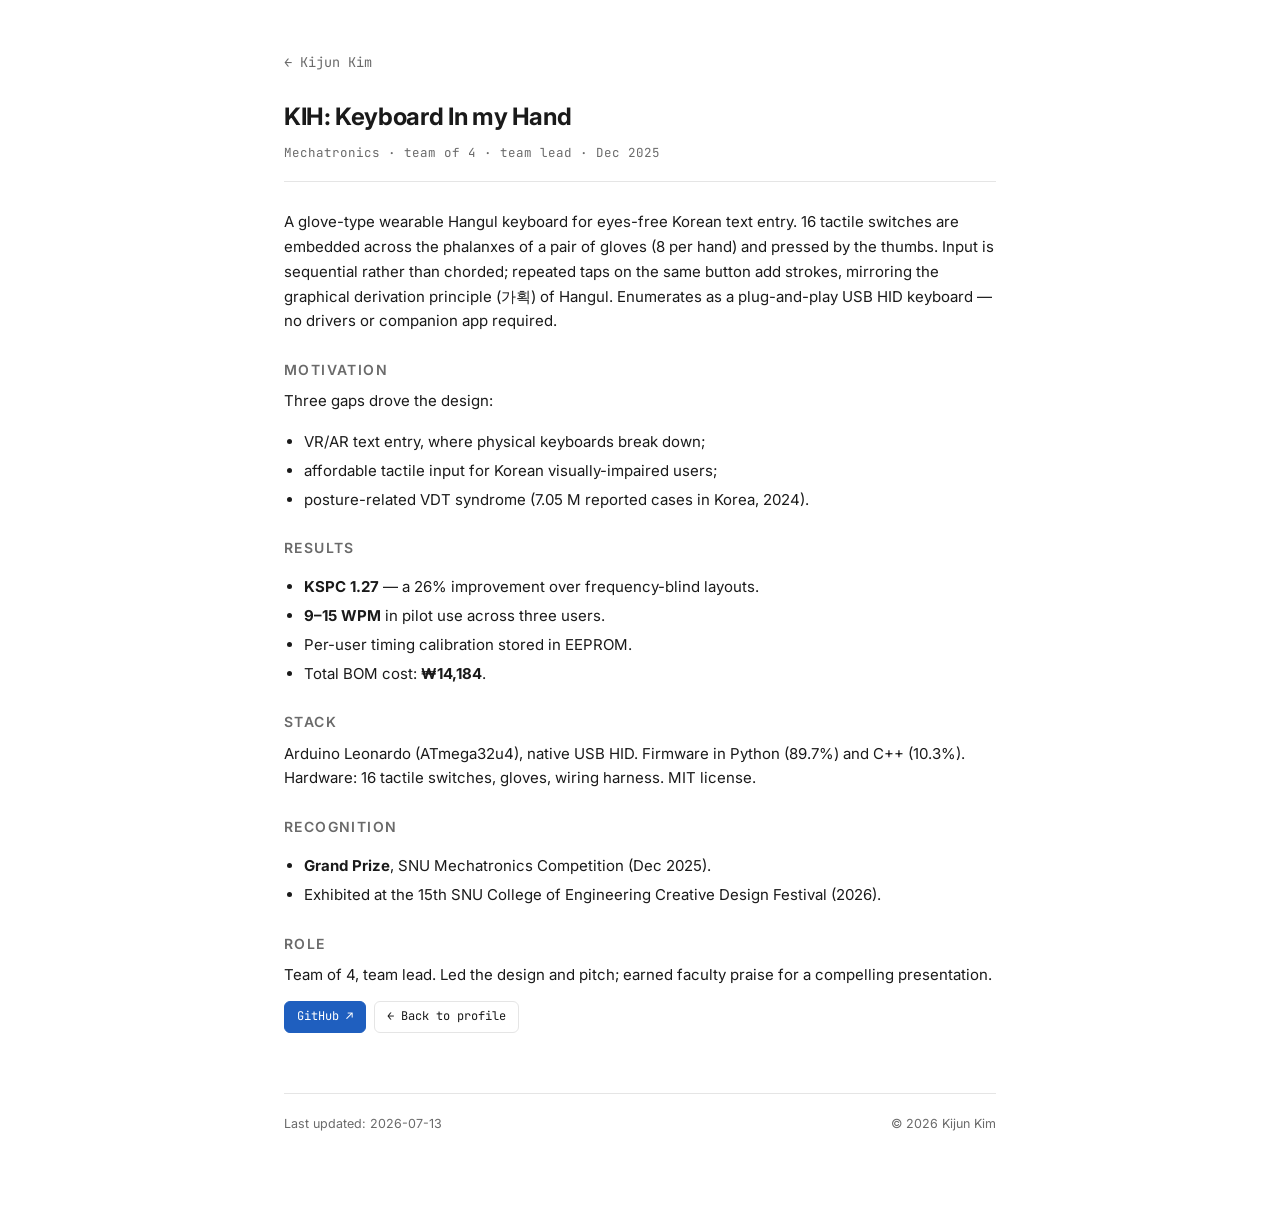
==== projects/kih.html @ a50ae5f7 "Refactor: extract CSS, add Music/Photos sections, KIH detail page - Extract inline CSS to styles.css" ====
<!DOCTYPE html>
<html lang="en">
<head>
  <meta charset="UTF-8">
  <meta name="viewport" content="width=device-width, initial-scale=1.0">
  <title>KIH: Keyboard In my Hand — Kijun Kim</title>
  <meta name="description" content="KIH — a glove-type wearable Hangul keyboard for eyes-free Korean text entry.">
  <link rel="preconnect" href="https://fonts.googleapis.com">
  <link rel="preconnect" href="https://fonts.gstatic.com" crossorigin>
  <link href="https://fonts.googleapis.com/css2?family=Inter:wght@400;500;600;700&family=JetBrains+Mono:wght@400;500&display=swap" rel="stylesheet">
  <link rel="stylesheet" href="../styles.css">
</head>
<body>
  <div class="wrap">

    <a class="back-link" href="../">← Kijun Kim</a>

    <header class="detail-hero">
      <h1>KIH: Keyboard In my Hand</h1>
      <div class="meta">Mechatronics · team of 4 · team lead · Dec 2025</div>
    </header>

    <div class="detail-content">

      <p>
        A glove-type wearable Hangul keyboard for eyes-free Korean text entry.
        16 tactile switches are embedded across the phalanxes of a pair of gloves
        (8 per hand) and pressed by the thumbs. Input is sequential rather than
        chorded; repeated taps on the same button add strokes, mirroring the
        graphical derivation principle (가획) of Hangul. Enumerates as a plug-and-play
        USB HID keyboard — no drivers or companion app required.
      </p>

      <h3>Motivation</h3>
      <p>Three gaps drove the design:</p>
      <ul>
        <li>VR/AR text entry, where physical keyboards break down;</li>
        <li>affordable tactile input for Korean visually-impaired users;</li>
        <li>posture-related VDT syndrome (7.05 M reported cases in Korea, 2024).</li>
      </ul>

      <h3>Results</h3>
      <ul>
        <li><strong>KSPC 1.27</strong> — a 26% improvement over frequency-blind layouts.</li>
        <li><strong>9–15 WPM</strong> in pilot use across three users.</li>
        <li>Per-user timing calibration stored in EEPROM.</li>
        <li>Total BOM cost: <strong>₩14,184</strong>.</li>
      </ul>

      <h3>Stack</h3>
      <p>Arduino Leonardo (ATmega32u4), native USB HID. Firmware in Python (89.7%) and C++ (10.3%). Hardware: 16 tactile switches, gloves, wiring harness. MIT license.</p>

      <h3>Recognition</h3>
      <ul>
        <li><strong>Grand Prize</strong>, SNU Mechatronics Competition (Dec 2025).</li>
        <li>Exhibited at the 15th SNU College of Engineering Creative Design Festival (2026).</li>
      </ul>

      <h3>Role</h3>
      <p>Team of 4, team lead. Led the design and pitch; earned faculty praise for a compelling presentation.</p>

      <div class="btn-group">
        <a class="btn btn-primary" href="https://github.com/StandardJun/KIH-Keyboard-In-my-Hand" target="_blank" rel="noopener">GitHub ↗</a>
        <a class="btn" href="../">← Back to profile</a>
      </div>

    </div>

    <footer>
      <span>Last updated: 2026-07-13</span>
      <span>© 2026 Kijun Kim</span>
    </footer>

  </div>
</body>
</html>
---- styles.css ----
:root {
  --bg: #ffffff;
  --fg: #1a1a1a;
  --muted: #6a6a6a;
  --border: #e5e5e5;
  --accent: #1f5fbf;
  --card-bg: #fafafa;
  --font-sans: 'Inter', -apple-system, BlinkMacSystemFont, 'Segoe UI', 'Pretendard', 'Apple SD Gothic Neo', sans-serif;
  --font-mono: 'JetBrains Mono', ui-monospace, 'SF Mono', Menlo, monospace;
}
@media (prefers-color-scheme: dark) {
  :root {
    --bg: #0e1013;
    --fg: #e6e8eb;
    --muted: #9099a3;
    --border: #22262c;
    --accent: #6aa7ff;
    --card-bg: #16191d;
  }
}
* { box-sizing: border-box; }
html, body { margin: 0; padding: 0; background: var(--bg); color: var(--fg); }
body {
  font-family: var(--font-sans);
  font-size: 16px;
  line-height: 1.65;
  -webkit-font-smoothing: antialiased;
}
.wrap {
  max-width: 760px;
  margin: 0 auto;
  padding: 48px 24px 96px;
}
a { color: var(--accent); text-decoration: none; }
a:hover { text-decoration: underline; }

/* Header */
header.hero {
  display: flex;
  gap: 24px;
  align-items: center;
  margin-bottom: 40px;
}
.avatar {
  width: 104px; height: 104px;
  border-radius: 50%;
  flex-shrink: 0;
  object-fit: cover;
  box-shadow: 0 4px 12px rgba(0,0,0,0.08);
  background: var(--card-bg);
}
.hero-text h1 {
  margin: 0 0 4px;
  font-size: 26px;
  font-weight: 700;
  letter-spacing: -0.015em;
}
.hero-text h1 .kor { font-weight: 500; color: var(--muted); margin-left: 6px; font-size: 20px; }
.hero-text .tagline {
  margin: 0 0 10px;
  color: var(--muted);
  font-size: 14.5px;
}
.contact-row {
  display: flex;
  flex-wrap: wrap;
  gap: 12px;
  font-size: 13.5px;
}
.contact-row a {
  display: inline-flex;
  align-items: center;
  gap: 5px;
  color: var(--fg);
  border-bottom: 1px solid transparent;
  padding-bottom: 1px;
}
.contact-row a:hover { color: var(--accent); border-bottom-color: var(--accent); text-decoration: none; }
.contact-row .sep { color: var(--border); }

/* Sections */
section { margin-bottom: 36px; }
h2 {
  font-size: 13px;
  font-weight: 600;
  text-transform: uppercase;
  letter-spacing: 0.12em;
  color: var(--muted);
  margin: 0 0 14px;
  padding-bottom: 8px;
  border-bottom: 1px solid var(--border);
}
p { margin: 0 0 12px; }
.section-note { color: var(--muted); font-size: 14px; }

/* Entry list */
.entry {
  display: grid;
  grid-template-columns: 1fr auto;
  gap: 4px 16px;
  margin-bottom: 18px;
}
.entry:last-child { margin-bottom: 0; }
.entry .title {
  font-weight: 600;
  font-size: 15.5px;
}
.entry .meta {
  font-family: var(--font-mono);
  font-size: 12.5px;
  color: var(--muted);
  white-space: nowrap;
  align-self: start;
  padding-top: 3px;
}
.entry .sub {
  grid-column: 1 / -1;
  color: var(--muted);
  font-size: 14px;
  margin-top: 2px;
}
.entry .body {
  grid-column: 1 / -1;
  font-size: 14.5px;
  margin-top: 4px;
}
.badge {
  display: inline-block;
  font-size: 11.5px;
  font-family: var(--font-mono);
  color: var(--accent);
  background: color-mix(in oklab, var(--accent) 12%, transparent);
  padding: 1px 7px;
  border-radius: 3px;
  margin-left: 6px;
  vertical-align: 1px;
}

/* Project cards */
.projects { display: grid; gap: 14px; }
.project {
  border: 1px solid var(--border);
  border-radius: 8px;
  padding: 16px 18px;
  background: var(--card-bg);
}
.project h3 {
  margin: 0 0 6px;
  font-size: 15.5px;
  font-weight: 600;
}
.project h3 .meta {
  font-family: var(--font-mono);
  font-size: 12px;
  color: var(--muted);
  font-weight: 400;
  margin-left: 8px;
}
.project p { margin: 0; font-size: 14px; color: var(--fg); }
.project .tags {
  margin-top: 8px;
  display: flex;
  flex-wrap: wrap;
  gap: 6px;
}
.project .tag {
  font-family: var(--font-mono);
  font-size: 11px;
  color: var(--muted);
  border: 1px solid var(--border);
  padding: 1px 7px;
  border-radius: 3px;
}

/* Button group (reused for project actions) */
.btn-group {
  display: flex;
  gap: 8px;
  margin-top: 12px;
  flex-wrap: wrap;
}
.btn {
  display: inline-flex;
  align-items: center;
  gap: 5px;
  padding: 5px 12px;
  border: 1px solid var(--border);
  border-radius: 6px;
  font-family: var(--font-mono);
  font-size: 12px;
  color: var(--fg);
  background: var(--bg);
  transition: border-color 0.15s, color 0.15s, background 0.15s;
}
.btn:hover {
  border-color: var(--accent);
  color: var(--accent);
  text-decoration: none;
}
.btn-primary {
  background: var(--accent);
  color: #ffffff;
  border-color: var(--accent);
}
.btn-primary:hover {
  background: transparent;
  color: var(--accent);
}

/* Compact list */
ul.compact { list-style: none; padding: 0; margin: 0; }
ul.compact li {
  display: flex;
  justify-content: space-between;
  gap: 16px;
  padding: 6px 0;
  font-size: 14.5px;
}
ul.compact li .meta {
  font-family: var(--font-mono);
  font-size: 12px;
  color: var(--muted);
  white-space: nowrap;
}

/* Skills */
.skills-grid {
  display: grid;
  grid-template-columns: 130px 1fr;
  gap: 6px 20px;
  font-size: 14.5px;
}
.skills-grid dt {
  color: var(--muted);
  font-family: var(--font-mono);
  font-size: 12.5px;
  padding-top: 2px;
}
.skills-grid dd { margin: 0; }

/* Video grid (music sub-pages) */
.video-grid {
  display: grid;
  grid-template-columns: repeat(auto-fill, minmax(220px, 1fr));
  gap: 14px;
}
.video-card {
  display: block;
  border: 1px solid var(--border);
  border-radius: 8px;
  overflow: hidden;
  background: var(--card-bg);
  color: var(--fg);
  transition: border-color 0.15s, transform 0.15s;
}
.video-card:hover {
  border-color: var(--accent);
  text-decoration: none;
  transform: translateY(-1px);
}
.video-card .thumb {
  position: relative;
  aspect-ratio: 16 / 9;
  background: #000;
}
.video-card .thumb img {
  width: 100%; height: 100%;
  object-fit: cover;
  display: block;
}
.video-card .thumb::after {
  content: "▶";
  position: absolute;
  top: 50%; left: 50%;
  transform: translate(-50%, -50%);
  color: #fff;
  font-size: 24px;
  text-shadow: 0 2px 8px rgba(0,0,0,0.5);
  opacity: 0.9;
}
.video-card .caption {
  padding: 10px 12px;
  font-size: 13.5px;
  line-height: 1.4;
}
.video-card .caption .meta {
  display: block;
  margin-top: 3px;
  color: var(--muted);
  font-size: 11.5px;
  font-family: var(--font-mono);
}

/* Photo gallery */
.photo-grid {
  display: grid;
  grid-template-columns: repeat(auto-fill, minmax(160px, 1fr));
  gap: 10px;
}
.photo-item {
  aspect-ratio: 1 / 1;
  background: var(--card-bg);
  border: 1px solid var(--border);
  border-radius: 6px;
  overflow: hidden;
}
.photo-item img {
  width: 100%; height: 100%;
  object-fit: cover;
  display: block;
}

/* Sub-page (detail/videos) header */
.back-link {
  display: inline-block;
  margin-bottom: 24px;
  font-size: 13.5px;
  color: var(--muted);
  font-family: var(--font-mono);
}
.back-link:hover { color: var(--accent); }
.detail-hero {
  margin-bottom: 28px;
  padding-bottom: 18px;
  border-bottom: 1px solid var(--border);
}
.detail-hero h1 {
  font-size: 24px;
  margin: 0 0 6px;
  letter-spacing: -0.015em;
}
.detail-hero .meta {
  font-family: var(--font-mono);
  font-size: 12.5px;
  color: var(--muted);
}
.detail-content p { font-size: 15px; margin-bottom: 14px; }
.detail-content h3 {
  font-size: 14px;
  font-weight: 600;
  color: var(--muted);
  text-transform: uppercase;
  letter-spacing: 0.1em;
  margin: 24px 0 8px;
}
.detail-content ul { padding-left: 20px; }
.detail-content li { margin: 4px 0; font-size: 15px; }

/* Footer */
footer {
  margin-top: 60px;
  padding-top: 20px;
  border-top: 1px solid var(--border);
  font-size: 12.5px;
  color: var(--muted);
  display: flex;
  justify-content: space-between;
  flex-wrap: wrap;
  gap: 8px;
}

/* Mobile */
@media (max-width: 560px) {
  .wrap { padding: 32px 20px 64px; }
  header.hero { flex-direction: column; align-items: flex-start; gap: 16px; }
  .avatar { width: 80px; height: 80px; font-size: 30px; }
  .entry { grid-template-columns: 1fr; }
  .entry .meta { padding-top: 0; }
  .skills-grid { grid-template-columns: 1fr; gap: 2px 0; }
  .skills-grid dt { padding-top: 8px; }
  ul.compact li { flex-direction: column; gap: 2px; }
  ul.compact li .meta { align-self: flex-start; }
}
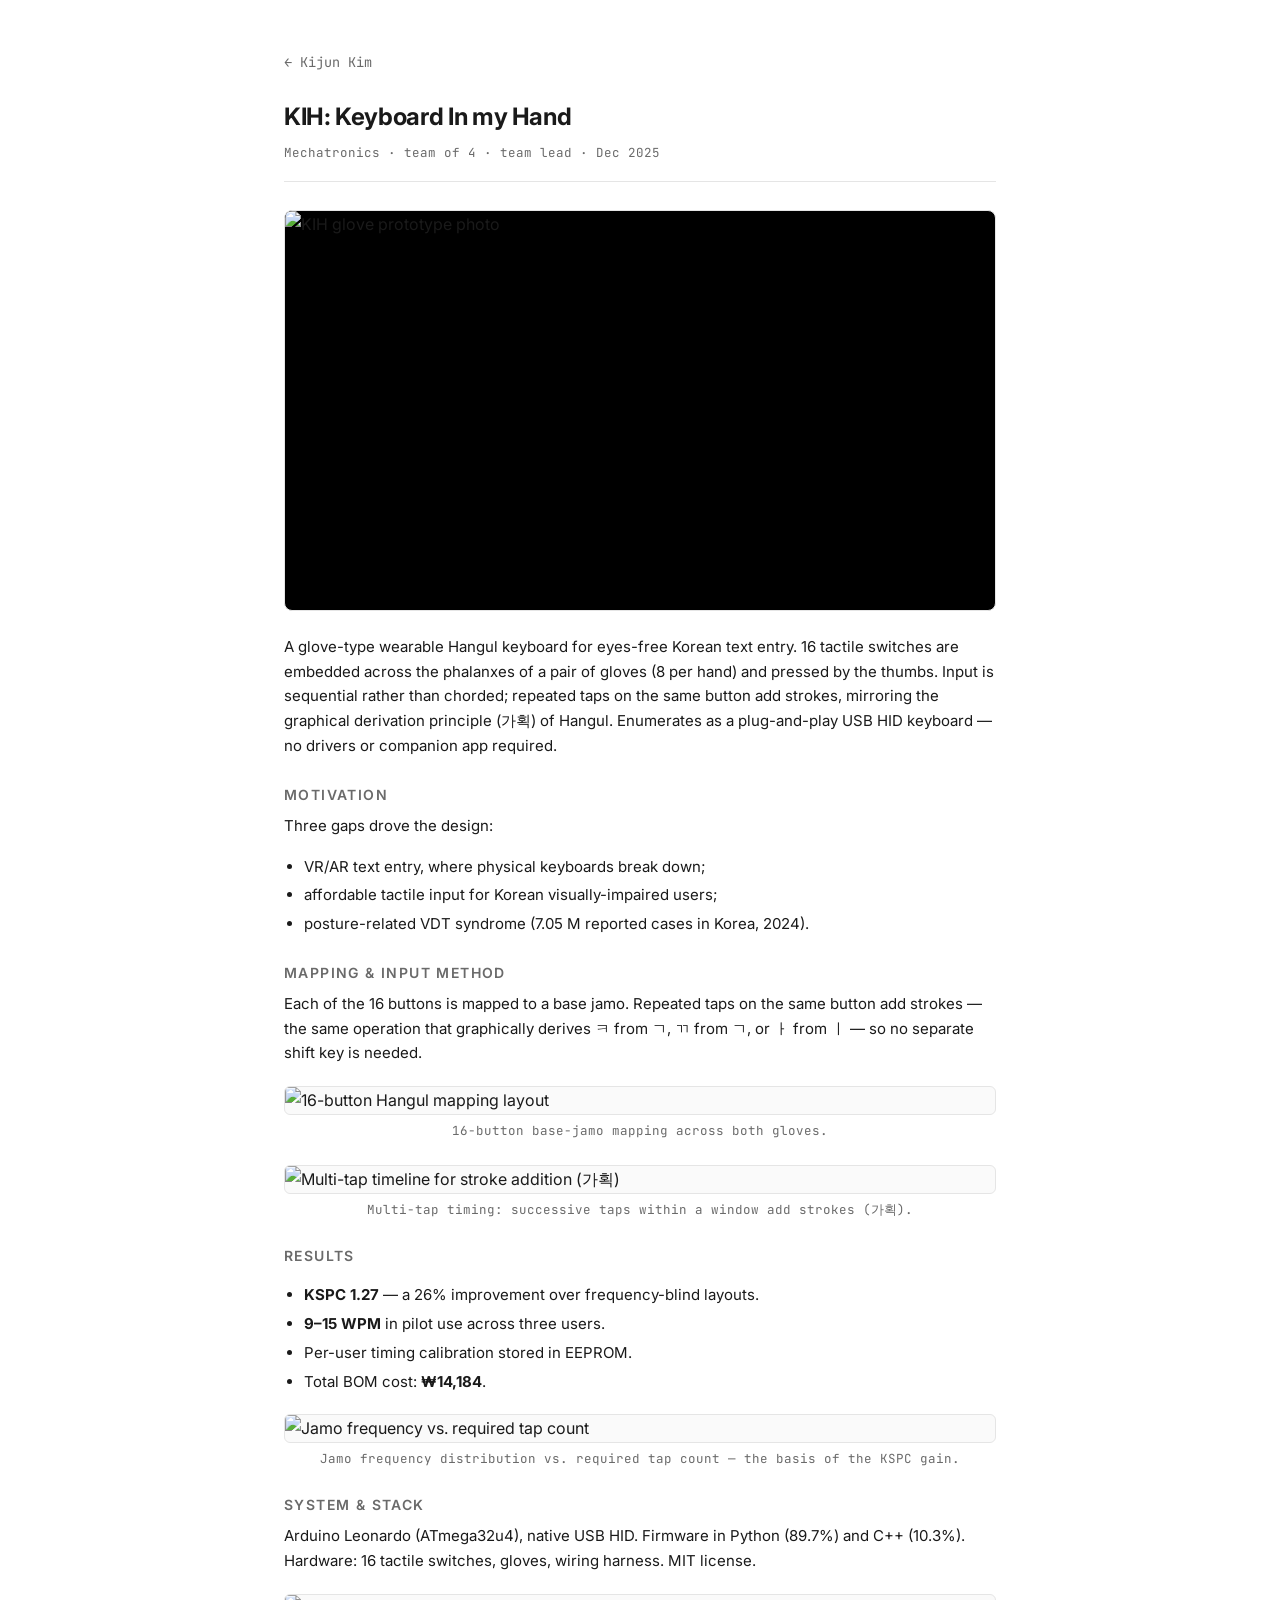
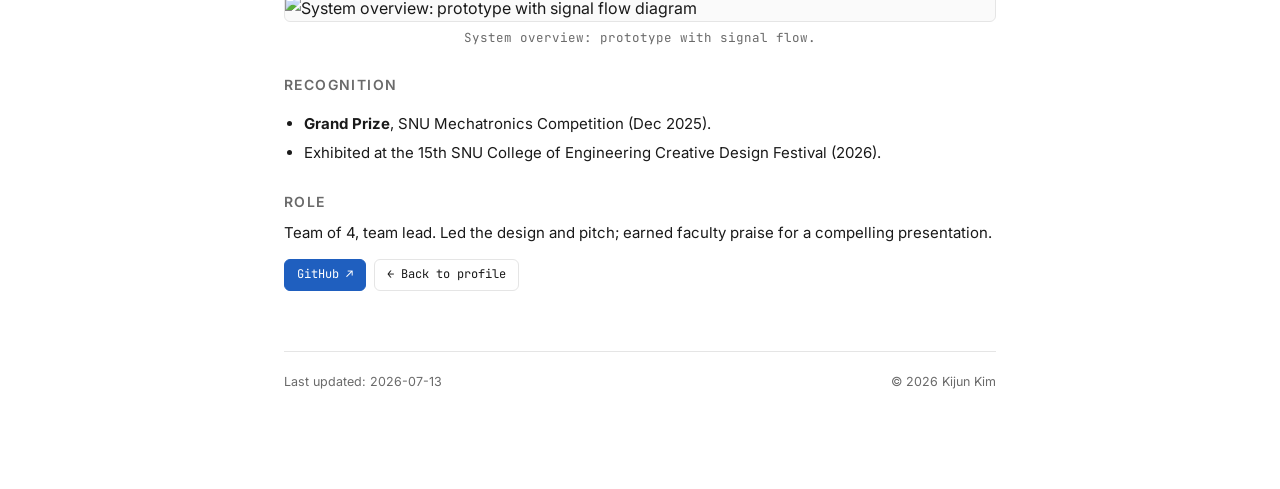
==== commit 17146b6c: "Add KIH photos, tag Redacted with Korean name - Main card: glove_photo as project hero image - Detai" ====
--- a/projects/kih.html
+++ b/projects/kih.html
@@ -22,6 +22,10 @@
 
     <div class="detail-content">
 
+      <img class="detail-hero-img"
+           src="https://raw.githubusercontent.com/StandardJun/KIH-Keyboard-In-my-Hand/main/docs/images/glove_photo.png"
+           alt="KIH glove prototype photo">
+
       <p>
         A glove-type wearable Hangul keyboard for eyes-free Korean text entry.
         16 tactile switches are embedded across the phalanxes of a pair of gloves
@@ -39,6 +43,23 @@
         <li>posture-related VDT syndrome (7.05 M reported cases in Korea, 2024).</li>
       </ul>
 
+      <h3>Mapping &amp; Input Method</h3>
+      <p>
+        Each of the 16 buttons is mapped to a base jamo. Repeated taps on the same
+        button add strokes — the same operation that graphically derives ㅋ from ㄱ,
+        ㄲ from ㄱ, or ㅏ from ㅣ — so no separate shift key is needed.
+      </p>
+      <figure class="figure">
+        <img src="https://raw.githubusercontent.com/StandardJun/KIH-Keyboard-In-my-Hand/main/docs/images/mapping_diagram.png"
+             alt="16-button Hangul mapping layout">
+        <figcaption>16-button base-jamo mapping across both gloves.</figcaption>
+      </figure>
+      <figure class="figure">
+        <img src="https://raw.githubusercontent.com/StandardJun/KIH-Keyboard-In-my-Hand/main/docs/images/multitap_timeline.png"
+             alt="Multi-tap timeline for stroke addition (가획)">
+        <figcaption>Multi-tap timing: successive taps within a window add strokes (가획).</figcaption>
+      </figure>
+
       <h3>Results</h3>
       <ul>
         <li><strong>KSPC 1.27</strong> — a 26% improvement over frequency-blind layouts.</li>
@@ -46,9 +67,19 @@
         <li>Per-user timing calibration stored in EEPROM.</li>
         <li>Total BOM cost: <strong>₩14,184</strong>.</li>
       </ul>
+      <figure class="figure">
+        <img src="https://raw.githubusercontent.com/StandardJun/KIH-Keyboard-In-my-Hand/main/docs/images/freq_vs_taps.png"
+             alt="Jamo frequency vs. required tap count">
+        <figcaption>Jamo frequency distribution vs. required tap count — the basis of the KSPC gain.</figcaption>
+      </figure>
 
-      <h3>Stack</h3>
+      <h3>System &amp; Stack</h3>
       <p>Arduino Leonardo (ATmega32u4), native USB HID. Firmware in Python (89.7%) and C++ (10.3%). Hardware: 16 tactile switches, gloves, wiring harness. MIT license.</p>
+      <figure class="figure">
+        <img src="https://raw.githubusercontent.com/StandardJun/KIH-Keyboard-In-my-Hand/main/docs/images/system_overview.png"
+             alt="System overview: prototype with signal flow diagram">
+        <figcaption>System overview: prototype with signal flow.</figcaption>
+      </figure>
 
       <h3>Recognition</h3>
       <ul>
--- a/styles.css
+++ b/styles.css
@@ -143,6 +143,16 @@
   border-radius: 8px;
   padding: 16px 18px;
   background: var(--card-bg);
+  overflow: hidden;
+}
+.project-hero {
+  display: block;
+  width: calc(100% + 36px);
+  margin: -16px -18px 14px;
+  aspect-ratio: 16 / 9;
+  object-fit: cover;
+  background: #000;
+  border-bottom: 1px solid var(--border);
 }
 .project h3 {
   margin: 0 0 6px;
@@ -345,6 +355,33 @@
 }
 .detail-content ul { padding-left: 20px; }
 .detail-content li { margin: 4px 0; font-size: 15px; }
+.detail-hero-img {
+  display: block;
+  width: 100%;
+  aspect-ratio: 16 / 9;
+  object-fit: cover;
+  border-radius: 8px;
+  margin: 0 0 24px;
+  background: #000;
+  border: 1px solid var(--border);
+}
+.figure {
+  margin: 20px 0 24px;
+}
+.figure img {
+  display: block;
+  width: 100%;
+  border: 1px solid var(--border);
+  border-radius: 6px;
+  background: var(--card-bg);
+}
+.figure figcaption {
+  font-size: 12.5px;
+  color: var(--muted);
+  margin-top: 6px;
+  text-align: center;
+  font-family: var(--font-mono);
+}
 
 /* Footer */
 footer {
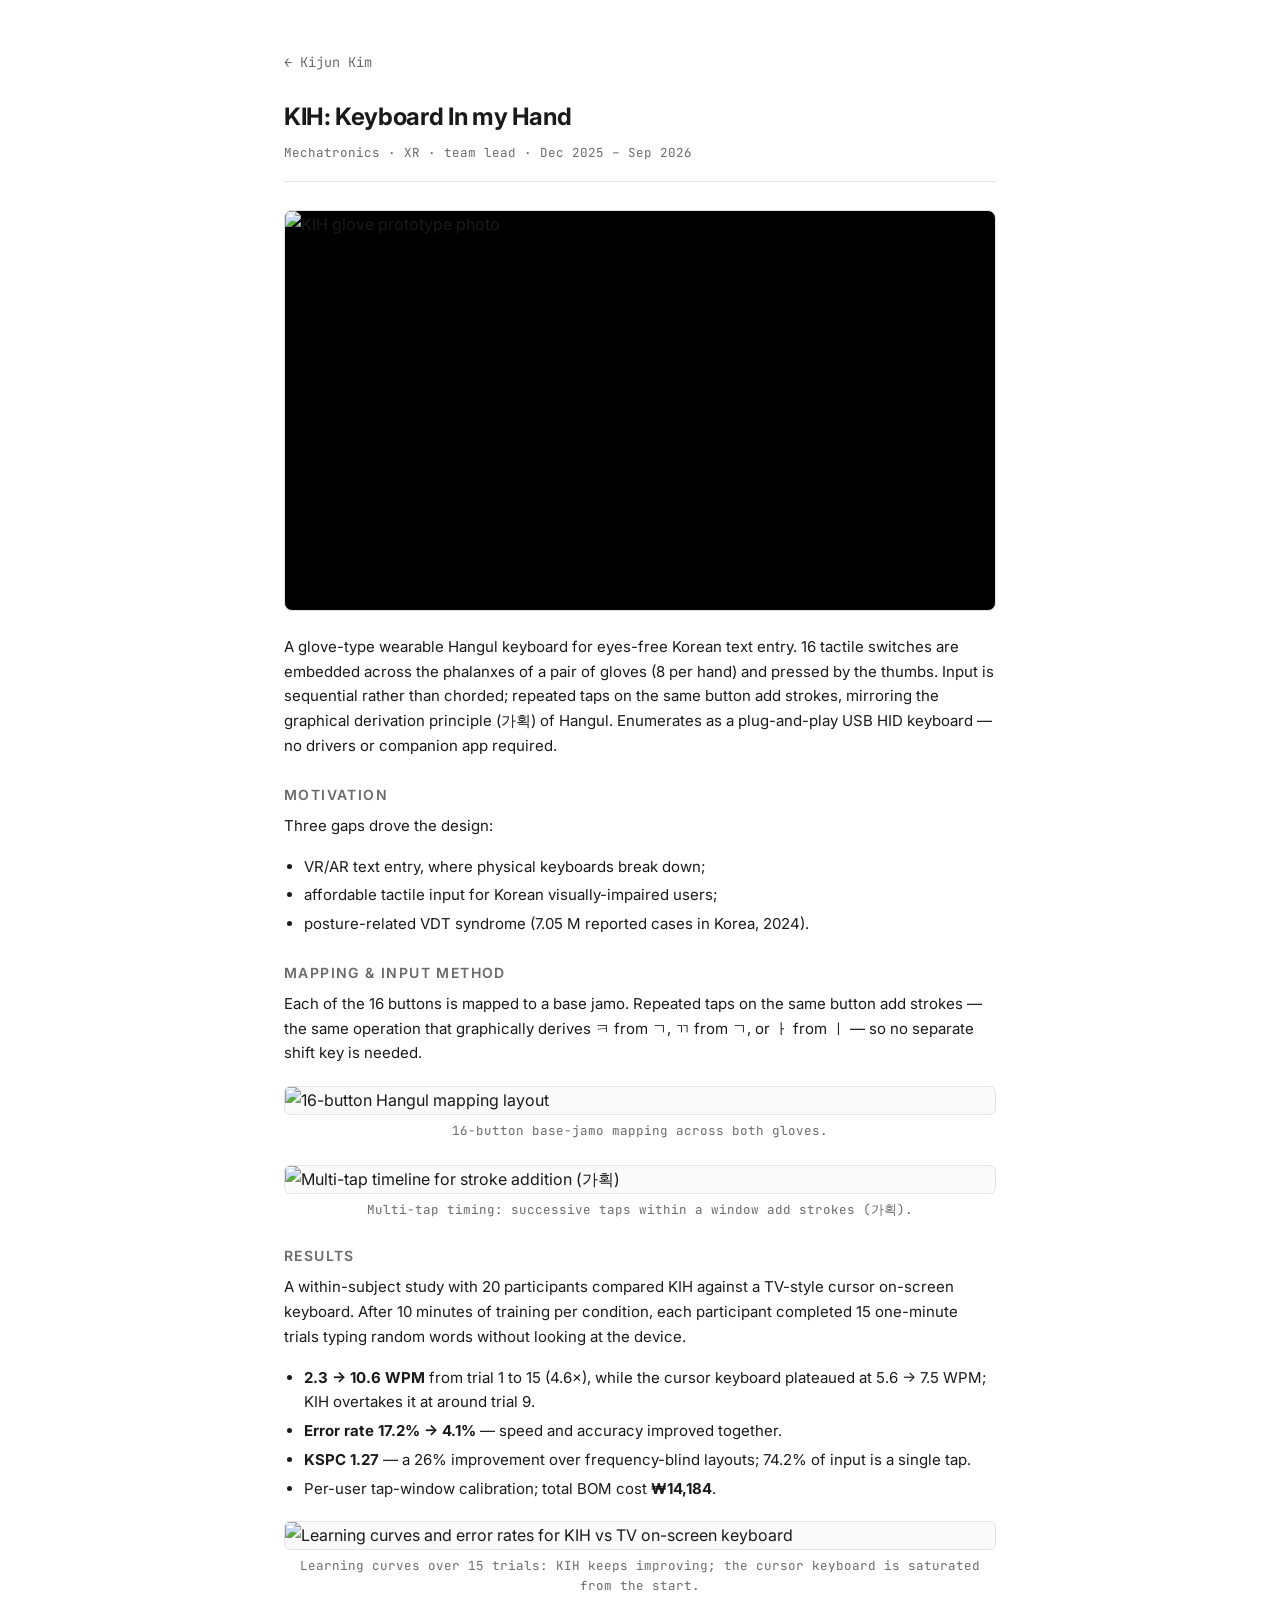
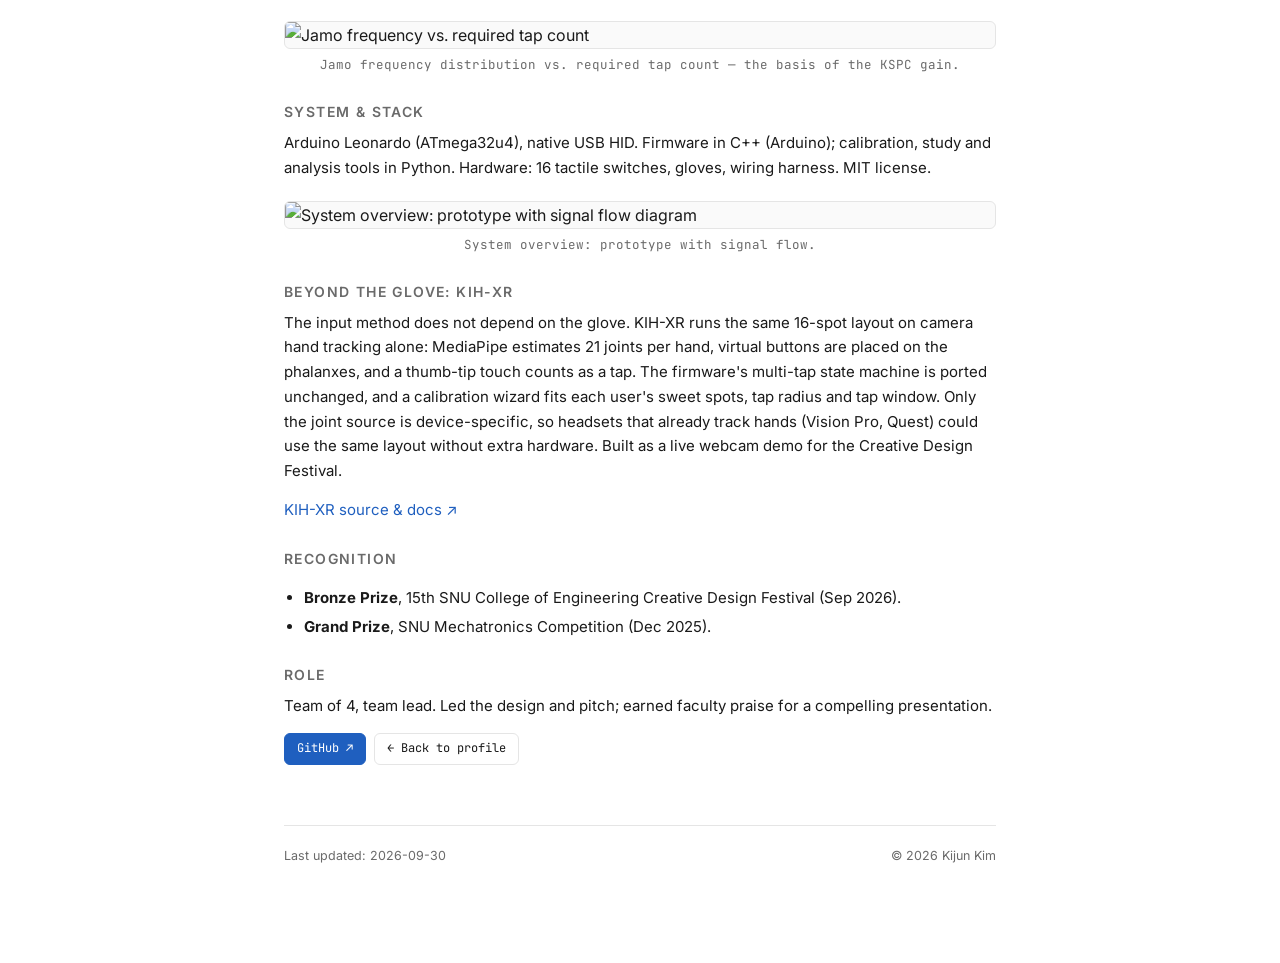
==== commit 3bb23be7: "Add Creative Design Festival bronze prize, KIH-XR and fall 2026 tutoring" ====
--- a/projects/kih.html
+++ b/projects/kih.html
@@ -17,7 +17,7 @@
 
     <header class="detail-hero">
       <h1>KIH: Keyboard In my Hand</h1>
-      <div class="meta">Mechatronics · team of 4 · team lead · Dec 2025</div>
+      <div class="meta">Mechatronics · XR · team lead · Dec 2025 – Sep 2026</div>
     </header>
 
     <div class="detail-content">
@@ -61,12 +61,22 @@
       </figure>
 
       <h3>Results</h3>
+      <p>
+        A within-subject study with 20 participants compared KIH against a TV-style cursor
+        on-screen keyboard. After 10 minutes of training per condition, each participant completed
+        15 one-minute trials typing random words without looking at the device.
+      </p>
       <ul>
-        <li><strong>KSPC 1.27</strong> — a 26% improvement over frequency-blind layouts.</li>
-        <li><strong>9–15 WPM</strong> in pilot use across three users.</li>
-        <li>Per-user timing calibration stored in EEPROM.</li>
-        <li>Total BOM cost: <strong>₩14,184</strong>.</li>
+        <li><strong>2.3 → 10.6 WPM</strong> from trial 1 to 15 (4.6×), while the cursor keyboard plateaued at 5.6 → 7.5 WPM; KIH overtakes it at around trial 9.</li>
+        <li><strong>Error rate 17.2% → 4.1%</strong> — speed and accuracy improved together.</li>
+        <li><strong>KSPC 1.27</strong> — a 26% improvement over frequency-blind layouts; 74.2% of input is a single tap.</li>
+        <li>Per-user tap-window calibration; total BOM cost <strong>₩14,184</strong>.</li>
       </ul>
+      <figure class="figure">
+        <img src="https://raw.githubusercontent.com/StandardJun/KIH-Keyboard-In-my-Hand/main/docs/images/results_learning_curve.png"
+             alt="Learning curves and error rates for KIH vs TV on-screen keyboard">
+        <figcaption>Learning curves over 15 trials: KIH keeps improving; the cursor keyboard is saturated from the start.</figcaption>
+      </figure>
       <figure class="figure">
         <img src="https://raw.githubusercontent.com/StandardJun/KIH-Keyboard-In-my-Hand/main/docs/images/freq_vs_taps.png"
              alt="Jamo frequency vs. required tap count">
@@ -74,17 +84,29 @@
       </figure>
 
       <h3>System &amp; Stack</h3>
-      <p>Arduino Leonardo (ATmega32u4), native USB HID. Firmware in Python (89.7%) and C++ (10.3%). Hardware: 16 tactile switches, gloves, wiring harness. MIT license.</p>
+      <p>Arduino Leonardo (ATmega32u4), native USB HID. Firmware in C++ (Arduino); calibration, study and analysis tools in Python. Hardware: 16 tactile switches, gloves, wiring harness. MIT license.</p>
       <figure class="figure">
         <img src="https://raw.githubusercontent.com/StandardJun/KIH-Keyboard-In-my-Hand/main/docs/images/system_overview.png"
              alt="System overview: prototype with signal flow diagram">
         <figcaption>System overview: prototype with signal flow.</figcaption>
       </figure>
 
+      <h3>Beyond the Glove: KIH-XR</h3>
+      <p>
+        The input method does not depend on the glove. KIH-XR runs the same 16-spot layout on
+        camera hand tracking alone: MediaPipe estimates 21 joints per hand, virtual buttons are placed
+        on the phalanxes, and a thumb-tip touch counts as a tap. The firmware's multi-tap state machine
+        is ported unchanged, and a calibration wizard fits each user's sweet spots, tap radius and tap
+        window. Only the joint source is device-specific, so headsets that already track hands
+        (Vision Pro, Quest) could use the same layout without extra hardware. Built as a live
+        webcam demo for the Creative Design Festival.
+      </p>
+      <p><a href="https://github.com/StandardJun/KIH-Keyboard-In-my-Hand/tree/main/xr" target="_blank" rel="noopener">KIH-XR source &amp; docs ↗</a></p>
+
       <h3>Recognition</h3>
       <ul>
+        <li><strong>Bronze Prize</strong>, 15th SNU College of Engineering Creative Design Festival (Sep 2026).</li>
         <li><strong>Grand Prize</strong>, SNU Mechatronics Competition (Dec 2025).</li>
-        <li>Exhibited at the 15th SNU College of Engineering Creative Design Festival (2026).</li>
       </ul>
 
       <h3>Role</h3>
@@ -98,7 +120,7 @@
     </div>
 
     <footer>
-      <span>Last updated: 2026-07-13</span>
+      <span>Last updated: 2026-09-30</span>
       <span>© 2026 Kijun Kim</span>
     </footer>
 
